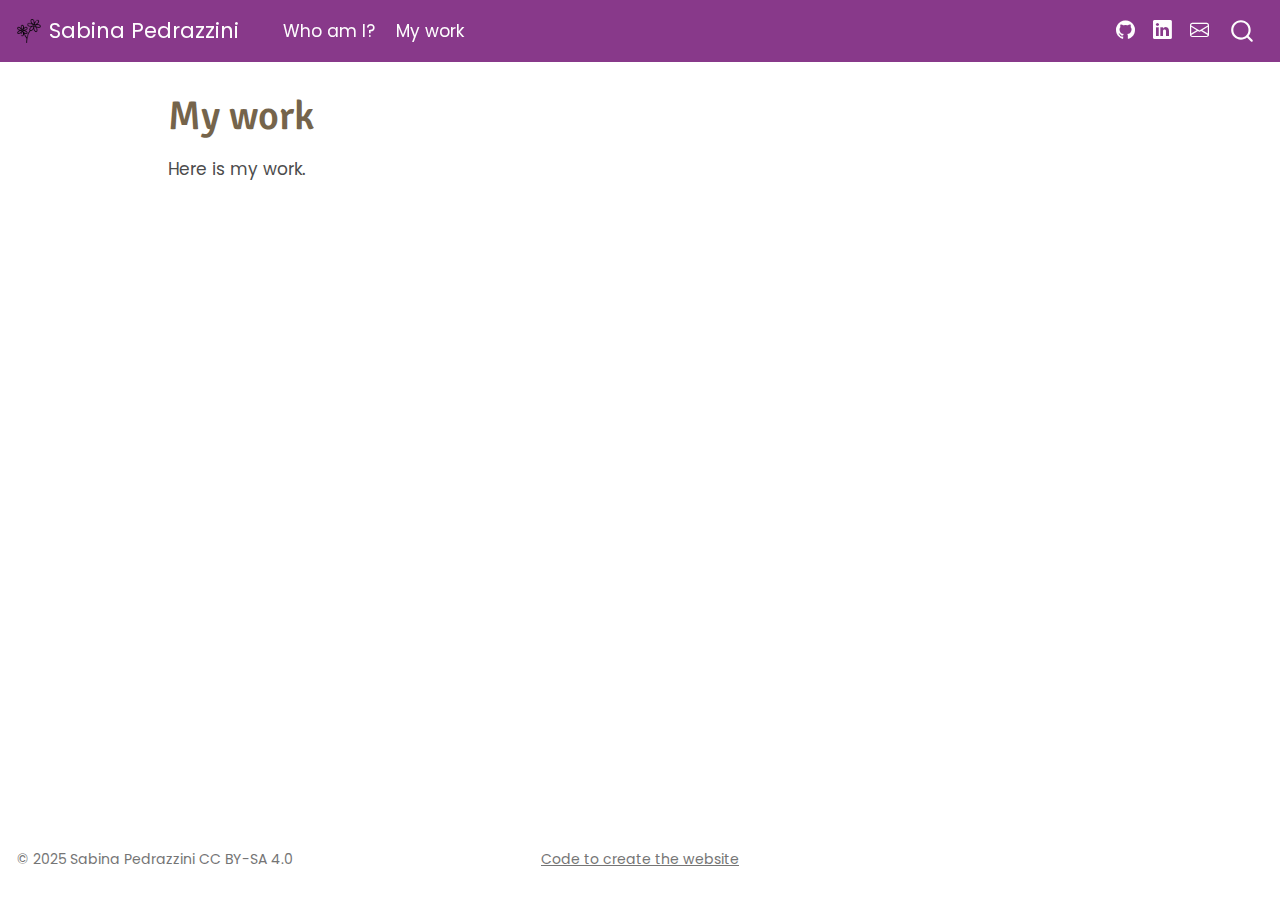
==== docs/mywork/index.html @ 5843f704 "new version" ====
<!DOCTYPE html>
<html xmlns="http://www.w3.org/1999/xhtml" lang="en" xml:lang="en"><head>

<meta charset="utf-8">
<meta name="generator" content="quarto-1.3.353">

<meta name="viewport" content="width=device-width, initial-scale=1.0, user-scalable=yes">


<title>Sabina Pedrazzini - My work</title>
<style>
code{white-space: pre-wrap;}
span.smallcaps{font-variant: small-caps;}
div.columns{display: flex; gap: min(4vw, 1.5em);}
div.column{flex: auto; overflow-x: auto;}
div.hanging-indent{margin-left: 1.5em; text-indent: -1.5em;}
ul.task-list{list-style: none;}
ul.task-list li input[type="checkbox"] {
  width: 0.8em;
  margin: 0 0.8em 0.2em -1em; /* quarto-specific, see https://github.com/quarto-dev/quarto-cli/issues/4556 */ 
  vertical-align: middle;
}
</style>


<script src="../site_libs/quarto-nav/quarto-nav.js"></script>
<script src="../site_libs/quarto-nav/headroom.min.js"></script>
<script src="../site_libs/clipboard/clipboard.min.js"></script>
<script src="../site_libs/quarto-search/autocomplete.umd.js"></script>
<script src="../site_libs/quarto-search/fuse.min.js"></script>
<script src="../site_libs/quarto-search/quarto-search.js"></script>
<meta name="quarto:offset" content="../">
<link href="../images/flower.png" rel="icon" type="image/png">
<script src="../site_libs/quarto-html/quarto.js"></script>
<script src="../site_libs/quarto-html/popper.min.js"></script>
<script src="../site_libs/quarto-html/tippy.umd.min.js"></script>
<script src="../site_libs/quarto-html/anchor.min.js"></script>
<link href="../site_libs/quarto-html/tippy.css" rel="stylesheet">
<link href="../site_libs/quarto-html/quarto-syntax-highlighting.css" rel="stylesheet" id="quarto-text-highlighting-styles">
<script src="../site_libs/bootstrap/bootstrap.min.js"></script>
<link href="../site_libs/bootstrap/bootstrap-icons.css" rel="stylesheet">
<link href="../site_libs/bootstrap/bootstrap.min.css" rel="stylesheet" id="quarto-bootstrap" data-mode="light">
<script id="quarto-search-options" type="application/json">{
  "location": "navbar",
  "copy-button": false,
  "collapse-after": 3,
  "panel-placement": "end",
  "type": "overlay",
  "limit": 20,
  "language": {
    "search-no-results-text": "No results",
    "search-matching-documents-text": "matching documents",
    "search-copy-link-title": "Copy link to search",
    "search-hide-matches-text": "Hide additional matches",
    "search-more-match-text": "more match in this document",
    "search-more-matches-text": "more matches in this document",
    "search-clear-button-title": "Clear",
    "search-detached-cancel-button-title": "Cancel",
    "search-submit-button-title": "Submit"
  }
}</script>


</head>

<body class="nav-fixed">

<div id="quarto-search-results"></div>
  <header id="quarto-header" class="headroom fixed-top">
    <nav class="navbar navbar-expand-lg navbar-dark ">
      <div class="navbar-container container-fluid">
      <div class="navbar-brand-container">
    <a href="../index.html" class="navbar-brand navbar-brand-logo">
    <img src="../images/flower.png" alt="" class="navbar-logo">
    </a>
    <a class="navbar-brand" href="../index.html">
    <span class="navbar-title">Sabina Pedrazzini</span>
    </a>
  </div>
            <div id="quarto-search" class="" title="Search"></div>
          <button class="navbar-toggler" type="button" data-bs-toggle="collapse" data-bs-target="#navbarCollapse" aria-controls="navbarCollapse" aria-expanded="false" aria-label="Toggle navigation" onclick="if (window.quartoToggleHeadroom) { window.quartoToggleHeadroom(); }">
  <span class="navbar-toggler-icon"></span>
</button>
          <div class="collapse navbar-collapse" id="navbarCollapse">
            <ul class="navbar-nav navbar-nav-scroll me-auto">
  <li class="nav-item">
    <a class="nav-link" href="../whoami/index.html" rel="" target="">
 <span class="menu-text">Who am I?</span></a>
  </li>  
  <li class="nav-item">
    <a class="nav-link active" href="../mywork/index.html" rel="" target="" aria-current="page">
 <span class="menu-text">My work</span></a>
  </li>  
</ul>
            <ul class="navbar-nav navbar-nav-scroll ms-auto">
  <li class="nav-item compact">
    <a class="nav-link" href="https://github.com/sabinapedrazzini" rel="" target=""><i class="bi bi-github" role="img">
</i> 
 <span class="menu-text"></span></a>
  </li>  
  <li class="nav-item compact">
    <a class="nav-link" href="https://ch.linkedin.com/in/sabina-pedrazzini-543051169" rel="" target=""><i class="bi bi-linkedin" role="img">
</i> 
 <span class="menu-text"></span></a>
  </li>  
  <li class="nav-item compact">
    <a class="nav-link" href="mailto:sabina.pedrazzini@gmail.com" rel="" target=""><i class="bi bi-envelope" role="img">
</i> 
 <span class="menu-text"></span></a>
  </li>  
</ul>
            <div class="quarto-navbar-tools">
</div>
          </div> <!-- /navcollapse -->
      </div> <!-- /container-fluid -->
    </nav>
</header>
<!-- content -->
<div id="quarto-content" class="quarto-container page-columns page-rows-contents page-layout-article page-navbar">
<!-- sidebar -->
<!-- margin-sidebar -->
    <div id="quarto-margin-sidebar" class="sidebar margin-sidebar">
        
    </div>
<!-- main -->
<main class="content" id="quarto-document-content">

<header id="title-block-header" class="quarto-title-block default">
<div class="quarto-title">
<h1 class="title">My work</h1>
</div>



<div class="quarto-title-meta">

    
  
    
  </div>
  

</header>

<p>Here is my work.</p>



</main> <!-- /main -->
<script id="quarto-html-after-body" type="application/javascript">
window.document.addEventListener("DOMContentLoaded", function (event) {
  const toggleBodyColorMode = (bsSheetEl) => {
    const mode = bsSheetEl.getAttribute("data-mode");
    const bodyEl = window.document.querySelector("body");
    if (mode === "dark") {
      bodyEl.classList.add("quarto-dark");
      bodyEl.classList.remove("quarto-light");
    } else {
      bodyEl.classList.add("quarto-light");
      bodyEl.classList.remove("quarto-dark");
    }
  }
  const toggleBodyColorPrimary = () => {
    const bsSheetEl = window.document.querySelector("link#quarto-bootstrap");
    if (bsSheetEl) {
      toggleBodyColorMode(bsSheetEl);
    }
  }
  toggleBodyColorPrimary();  
  const icon = "";
  const anchorJS = new window.AnchorJS();
  anchorJS.options = {
    placement: 'right',
    icon: icon
  };
  anchorJS.add('.anchored');
  const isCodeAnnotation = (el) => {
    for (const clz of el.classList) {
      if (clz.startsWith('code-annotation-')) {                     
        return true;
      }
    }
    return false;
  }
  const clipboard = new window.ClipboardJS('.code-copy-button', {
    text: function(trigger) {
      const codeEl = trigger.previousElementSibling.cloneNode(true);
      for (const childEl of codeEl.children) {
        if (isCodeAnnotation(childEl)) {
          childEl.remove();
        }
      }
      return codeEl.innerText;
    }
  });
  clipboard.on('success', function(e) {
    // button target
    const button = e.trigger;
    // don't keep focus
    button.blur();
    // flash "checked"
    button.classList.add('code-copy-button-checked');
    var currentTitle = button.getAttribute("title");
    button.setAttribute("title", "Copied!");
    let tooltip;
    if (window.bootstrap) {
      button.setAttribute("data-bs-toggle", "tooltip");
      button.setAttribute("data-bs-placement", "left");
      button.setAttribute("data-bs-title", "Copied!");
      tooltip = new bootstrap.Tooltip(button, 
        { trigger: "manual", 
          customClass: "code-copy-button-tooltip",
          offset: [0, -8]});
      tooltip.show();    
    }
    setTimeout(function() {
      if (tooltip) {
        tooltip.hide();
        button.removeAttribute("data-bs-title");
        button.removeAttribute("data-bs-toggle");
        button.removeAttribute("data-bs-placement");
      }
      button.setAttribute("title", currentTitle);
      button.classList.remove('code-copy-button-checked');
    }, 1000);
    // clear code selection
    e.clearSelection();
  });
  function tippyHover(el, contentFn) {
    const config = {
      allowHTML: true,
      content: contentFn,
      maxWidth: 500,
      delay: 100,
      arrow: false,
      appendTo: function(el) {
          return el.parentElement;
      },
      interactive: true,
      interactiveBorder: 10,
      theme: 'quarto',
      placement: 'bottom-start'
    };
    window.tippy(el, config); 
  }
  const noterefs = window.document.querySelectorAll('a[role="doc-noteref"]');
  for (var i=0; i<noterefs.length; i++) {
    const ref = noterefs[i];
    tippyHover(ref, function() {
      // use id or data attribute instead here
      let href = ref.getAttribute('data-footnote-href') || ref.getAttribute('href');
      try { href = new URL(href).hash; } catch {}
      const id = href.replace(/^#\/?/, "");
      const note = window.document.getElementById(id);
      return note.innerHTML;
    });
  }
      let selectedAnnoteEl;
      const selectorForAnnotation = ( cell, annotation) => {
        let cellAttr = 'data-code-cell="' + cell + '"';
        let lineAttr = 'data-code-annotation="' +  annotation + '"';
        const selector = 'span[' + cellAttr + '][' + lineAttr + ']';
        return selector;
      }
      const selectCodeLines = (annoteEl) => {
        const doc = window.document;
        const targetCell = annoteEl.getAttribute("data-target-cell");
        const targetAnnotation = annoteEl.getAttribute("data-target-annotation");
        const annoteSpan = window.document.querySelector(selectorForAnnotation(targetCell, targetAnnotation));
        const lines = annoteSpan.getAttribute("data-code-lines").split(",");
        const lineIds = lines.map((line) => {
          return targetCell + "-" + line;
        })
        let top = null;
        let height = null;
        let parent = null;
        if (lineIds.length > 0) {
            //compute the position of the single el (top and bottom and make a div)
            const el = window.document.getElementById(lineIds[0]);
            top = el.offsetTop;
            height = el.offsetHeight;
            parent = el.parentElement.parentElement;
          if (lineIds.length > 1) {
            const lastEl = window.document.getElementById(lineIds[lineIds.length - 1]);
            const bottom = lastEl.offsetTop + lastEl.offsetHeight;
            height = bottom - top;
          }
          if (top !== null && height !== null && parent !== null) {
            // cook up a div (if necessary) and position it 
            let div = window.document.getElementById("code-annotation-line-highlight");
            if (div === null) {
              div = window.document.createElement("div");
              div.setAttribute("id", "code-annotation-line-highlight");
              div.style.position = 'absolute';
              parent.appendChild(div);
            }
            div.style.top = top - 2 + "px";
            div.style.height = height + 4 + "px";
            let gutterDiv = window.document.getElementById("code-annotation-line-highlight-gutter");
            if (gutterDiv === null) {
              gutterDiv = window.document.createElement("div");
              gutterDiv.setAttribute("id", "code-annotation-line-highlight-gutter");
              gutterDiv.style.position = 'absolute';
              const codeCell = window.document.getElementById(targetCell);
              const gutter = codeCell.querySelector('.code-annotation-gutter');
              gutter.appendChild(gutterDiv);
            }
            gutterDiv.style.top = top - 2 + "px";
            gutterDiv.style.height = height + 4 + "px";
          }
          selectedAnnoteEl = annoteEl;
        }
      };
      const unselectCodeLines = () => {
        const elementsIds = ["code-annotation-line-highlight", "code-annotation-line-highlight-gutter"];
        elementsIds.forEach((elId) => {
          const div = window.document.getElementById(elId);
          if (div) {
            div.remove();
          }
        });
        selectedAnnoteEl = undefined;
      };
      // Attach click handler to the DT
      const annoteDls = window.document.querySelectorAll('dt[data-target-cell]');
      for (const annoteDlNode of annoteDls) {
        annoteDlNode.addEventListener('click', (event) => {
          const clickedEl = event.target;
          if (clickedEl !== selectedAnnoteEl) {
            unselectCodeLines();
            const activeEl = window.document.querySelector('dt[data-target-cell].code-annotation-active');
            if (activeEl) {
              activeEl.classList.remove('code-annotation-active');
            }
            selectCodeLines(clickedEl);
            clickedEl.classList.add('code-annotation-active');
          } else {
            // Unselect the line
            unselectCodeLines();
            clickedEl.classList.remove('code-annotation-active');
          }
        });
      }
  const findCites = (el) => {
    const parentEl = el.parentElement;
    if (parentEl) {
      const cites = parentEl.dataset.cites;
      if (cites) {
        return {
          el,
          cites: cites.split(' ')
        };
      } else {
        return findCites(el.parentElement)
      }
    } else {
      return undefined;
    }
  };
  var bibliorefs = window.document.querySelectorAll('a[role="doc-biblioref"]');
  for (var i=0; i<bibliorefs.length; i++) {
    const ref = bibliorefs[i];
    const citeInfo = findCites(ref);
    if (citeInfo) {
      tippyHover(citeInfo.el, function() {
        var popup = window.document.createElement('div');
        citeInfo.cites.forEach(function(cite) {
          var citeDiv = window.document.createElement('div');
          citeDiv.classList.add('hanging-indent');
          citeDiv.classList.add('csl-entry');
          var biblioDiv = window.document.getElementById('ref-' + cite);
          if (biblioDiv) {
            citeDiv.innerHTML = biblioDiv.innerHTML;
          }
          popup.appendChild(citeDiv);
        });
        return popup.innerHTML;
      });
    }
  }
});
</script>
</div> <!-- /content -->
<footer class="footer">
  <div class="nav-footer">
    <div class="nav-footer-left"><span class="faux-block">© 2025 Sabina Pedrazzini CC BY-SA 4.0</span></div>   
    <div class="nav-footer-center"><span class="faux-block"><a href="https://github.com/sabinapedrazzini/quarto_workshop">Code to create the website</a></span></div>
    <div class="nav-footer-right">
      &nbsp;
    </div>
  </div>
</footer>



</body></html>
---- docs/site_libs/quarto-html/tippy.css ----
.tippy-box[data-animation=fade][data-state=hidden]{opacity:0}[data-tippy-root]{max-width:calc(100vw - 10px)}.tippy-box{position:relative;background-color:#333;color:#fff;border-radius:4px;font-size:14px;line-height:1.4;white-space:normal;outline:0;transition-property:transform,visibility,opacity}.tippy-box[data-placement^=top]>.tippy-arrow{bottom:0}.tippy-box[data-placement^=top]>.tippy-arrow:before{bottom:-7px;left:0;border-width:8px 8px 0;border-top-color:initial;transform-origin:center top}.tippy-box[data-placement^=bottom]>.tippy-arrow{top:0}.tippy-box[data-placement^=bottom]>.tippy-arrow:before{top:-7px;left:0;border-width:0 8px 8px;border-bottom-color:initial;transform-origin:center bottom}.tippy-box[data-placement^=left]>.tippy-arrow{right:0}.tippy-box[data-placement^=left]>.tippy-arrow:before{border-width:8px 0 8px 8px;border-left-color:initial;right:-7px;transform-origin:center left}.tippy-box[data-placement^=right]>.tippy-arrow{left:0}.tippy-box[data-placement^=right]>.tippy-arrow:before{left:-7px;border-width:8px 8px 8px 0;border-right-color:initial;transform-origin:center right}.tippy-box[data-inertia][data-state=visible]{transition-timing-function:cubic-bezier(.54,1.5,.38,1.11)}.tippy-arrow{width:16px;height:16px;color:#333}.tippy-arrow:before{content:"";position:absolute;border-color:transparent;border-style:solid}.tippy-content{position:relative;padding:5px 9px;z-index:1}
---- docs/site_libs/quarto-html/quarto-syntax-highlighting.css ----
/* quarto syntax highlight colors */
:root {
  --quarto-hl-ot-color: #003B4F;
  --quarto-hl-at-color: #657422;
  --quarto-hl-ss-color: #20794D;
  --quarto-hl-an-color: #5E5E5E;
  --quarto-hl-fu-color: #4758AB;
  --quarto-hl-st-color: #20794D;
  --quarto-hl-cf-color: #003B4F;
  --quarto-hl-op-color: #5E5E5E;
  --quarto-hl-er-color: #AD0000;
  --quarto-hl-bn-color: #AD0000;
  --quarto-hl-al-color: #AD0000;
  --quarto-hl-va-color: #111111;
  --quarto-hl-bu-color: inherit;
  --quarto-hl-ex-color: inherit;
  --quarto-hl-pp-color: #AD0000;
  --quarto-hl-in-color: #5E5E5E;
  --quarto-hl-vs-color: #20794D;
  --quarto-hl-wa-color: #5E5E5E;
  --quarto-hl-do-color: #5E5E5E;
  --quarto-hl-im-color: #00769E;
  --quarto-hl-ch-color: #20794D;
  --quarto-hl-dt-color: #AD0000;
  --quarto-hl-fl-color: #AD0000;
  --quarto-hl-co-color: #5E5E5E;
  --quarto-hl-cv-color: #5E5E5E;
  --quarto-hl-cn-color: #8f5902;
  --quarto-hl-sc-color: #5E5E5E;
  --quarto-hl-dv-color: #AD0000;
  --quarto-hl-kw-color: #003B4F;
}

/* other quarto variables */
:root {
  --quarto-font-monospace: "Source Code Pro", monospace;
}

pre > code.sourceCode > span {
  color: #003B4F;
}

code span {
  color: #003B4F;
}

code.sourceCode > span {
  color: #003B4F;
}

div.sourceCode,
div.sourceCode pre.sourceCode {
  color: #003B4F;
}

code span.ot {
  color: #003B4F;
  font-style: inherit;
}

code span.at {
  color: #657422;
  font-style: inherit;
}

code span.ss {
  color: #20794D;
  font-style: inherit;
}

code span.an {
  color: #5E5E5E;
  font-style: inherit;
}

code span.fu {
  color: #4758AB;
  font-style: inherit;
}

code span.st {
  color: #20794D;
  font-style: inherit;
}

code span.cf {
  color: #003B4F;
  font-style: inherit;
}

code span.op {
  color: #5E5E5E;
  font-style: inherit;
}

code span.er {
  color: #AD0000;
  font-style: inherit;
}

code span.bn {
  color: #AD0000;
  font-style: inherit;
}

code span.al {
  color: #AD0000;
  font-style: inherit;
}

code span.va {
  color: #111111;
  font-style: inherit;
}

code span.bu {
  font-style: inherit;
}

code span.ex {
  font-style: inherit;
}

code span.pp {
  color: #AD0000;
  font-style: inherit;
}

code span.in {
  color: #5E5E5E;
  font-style: inherit;
}

code span.vs {
  color: #20794D;
  font-style: inherit;
}

code span.wa {
  color: #5E5E5E;
  font-style: italic;
}

code span.do {
  color: #5E5E5E;
  font-style: italic;
}

code span.im {
  color: #00769E;
  font-style: inherit;
}

code span.ch {
  color: #20794D;
  font-style: inherit;
}

code span.dt {
  color: #AD0000;
  font-style: inherit;
}

code span.fl {
  color: #AD0000;
  font-style: inherit;
}

code span.co {
  color: #5E5E5E;
  font-style: inherit;
}

code span.cv {
  color: #5E5E5E;
  font-style: italic;
}

code span.cn {
  color: #8f5902;
  font-style: inherit;
}

code span.sc {
  color: #5E5E5E;
  font-style: inherit;
}

code span.dv {
  color: #AD0000;
  font-style: inherit;
}

code span.kw {
  color: #003B4F;
  font-style: inherit;
}

.prevent-inlining {
  content: "</";
}

/*# sourceMappingURL=debc5d5d77c3f9108843748ff7464032.css.map */
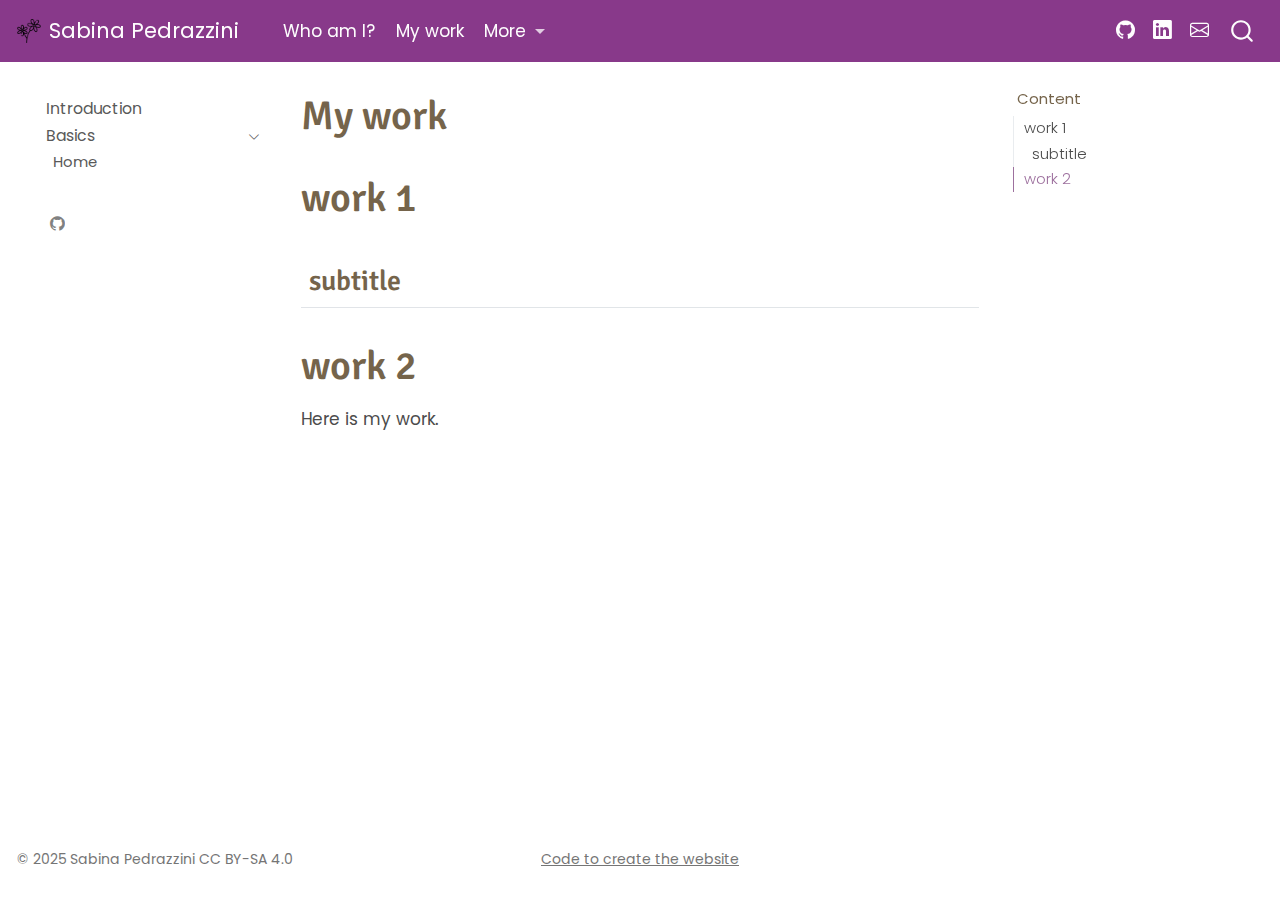
==== commit 2a073f18: "04.02 - to continue at home" ====
--- a/docs/mywork/index.html
+++ b/docs/mywork/index.html
@@ -63,7 +63,7 @@
 
 </head>
 
-<body class="nav-fixed">
+<body class="nav-sidebar floating nav-fixed">
 
 <div id="quarto-search-results"></div>
   <header id="quarto-header" class="headroom fixed-top">
@@ -84,13 +84,28 @@
           <div class="collapse navbar-collapse" id="navbarCollapse">
             <ul class="navbar-nav navbar-nav-scroll me-auto">
   <li class="nav-item">
-    <a class="nav-link" href="../whoami/index.html" rel="" target="">
+    <a class="nav-link active" href="../whoami/index.html" rel="" target="" aria-current="page">
  <span class="menu-text">Who am I?</span></a>
   </li>  
   <li class="nav-item">
-    <a class="nav-link active" href="../mywork/index.html" rel="" target="" aria-current="page">
+    <a class="nav-link" href="../mywork/index.html" rel="" target="">
  <span class="menu-text">My work</span></a>
   </li>  
+  <li class="nav-item dropdown ">
+    <a class="nav-link dropdown-toggle" href="#" id="nav-menu-more" role="button" data-bs-toggle="dropdown" aria-expanded="false" rel="" target="">
+ <span class="menu-text">More</span>
+    </a>
+    <ul class="dropdown-menu" aria-labelledby="nav-menu-more">    
+        <li>
+    <a class="dropdown-item" href="../whoami/index.html" rel="" target="">
+ <span class="dropdown-text">Who am I?</span></a>
+  </li>  
+        <li>
+    <a class="dropdown-item" href="../mywork/index.html" rel="" target="">
+ <span class="dropdown-text">My work</span></a>
+  </li>  
+    </ul>
+  </li>
 </ul>
             <ul class="navbar-nav navbar-nav-scroll ms-auto">
   <li class="nav-item compact">
@@ -114,13 +129,66 @@
           </div> <!-- /navcollapse -->
       </div> <!-- /container-fluid -->
     </nav>
+  <nav class="quarto-secondary-nav">
+    <div class="container-fluid d-flex">
+      <button type="button" class="quarto-btn-toggle btn" data-bs-toggle="collapse" data-bs-target="#quarto-sidebar,#quarto-sidebar-glass" aria-controls="quarto-sidebar" aria-expanded="false" aria-label="Toggle sidebar navigation" onclick="if (window.quartoToggleHeadroom) { window.quartoToggleHeadroom(); }">
+        <i class="bi bi-layout-text-sidebar-reverse"></i>
+      </button>
+      <nav class="quarto-page-breadcrumbs" aria-label="breadcrumb"><ol class="breadcrumb"><li class="breadcrumb-item">My work</li></ol></nav>
+      <a class="flex-grow-1" role="button" data-bs-toggle="collapse" data-bs-target="#quarto-sidebar,#quarto-sidebar-glass" aria-controls="quarto-sidebar" aria-expanded="false" aria-label="Toggle sidebar navigation" onclick="if (window.quartoToggleHeadroom) { window.quartoToggleHeadroom(); }">      
+      </a>
+    </div>
+  </nav>
 </header>
 <!-- content -->
 <div id="quarto-content" class="quarto-container page-columns page-rows-contents page-layout-article page-navbar">
 <!-- sidebar -->
+  <nav id="quarto-sidebar" class="sidebar collapse collapse-horizontal sidebar-navigation floating overflow-auto">
+        <div class="sidebar-tools-main">
+    <a href="https://github.com/sabinapedrazzini" title="" class="quarto-navigation-tool px-1" aria-label=""><i class="bi bi-github"></i></a>
+</div>
+    <div class="sidebar-menu-container"> 
+    <ul class="list-unstyled mt-1">
+        <li class="sidebar-item">
+  <div class="sidebar-item-container"> 
+  <a href="../whoami/index.html" class="sidebar-item-text sidebar-link">
+ <span class="menu-text">Introduction</span></a>
+  </div>
+</li>
+        <li class="sidebar-item sidebar-item-section">
+      <div class="sidebar-item-container"> 
+            <a class="sidebar-item-text sidebar-link text-start" data-bs-toggle="collapse" data-bs-target="#quarto-sidebar-section-1" aria-expanded="true">
+ <span class="menu-text">Basics</span></a>
+          <a class="sidebar-item-toggle text-start" data-bs-toggle="collapse" data-bs-target="#quarto-sidebar-section-1" aria-expanded="true" aria-label="Toggle section">
+            <i class="bi bi-chevron-right ms-2"></i>
+          </a> 
+      </div>
+      <ul id="quarto-sidebar-section-1" class="collapse list-unstyled sidebar-section depth1 show">  
+          <li class="sidebar-item">
+  <div class="sidebar-item-container"> 
+  <a href="../index.html" class="sidebar-item-text sidebar-link">
+ <span class="menu-text">Home</span></a>
+  </div>
+</li>
+      </ul>
+  </li>
+    </ul>
+    </div>
+</nav>
+<div id="quarto-sidebar-glass" data-bs-toggle="collapse" data-bs-target="#quarto-sidebar,#quarto-sidebar-glass"></div>
 <!-- margin-sidebar -->
     <div id="quarto-margin-sidebar" class="sidebar margin-sidebar">
-        
+        <nav id="TOC" role="doc-toc" class="toc-active">
+    <h2 id="toc-title">Content</h2>
+   
+  <ul>
+  <li><a href="#work-1" id="toc-work-1" class="nav-link active" data-scroll-target="#work-1">work 1</a>
+  <ul class="collapse">
+  <li><a href="#subtitle" id="toc-subtitle" class="nav-link" data-scroll-target="#subtitle">subtitle</a></li>
+  </ul></li>
+  <li><a href="#work-2" id="toc-work-2" class="nav-link" data-scroll-target="#work-2">work 2</a></li>
+  </ul>
+</nav>
     </div>
 <!-- main -->
 <main class="content" id="quarto-document-content">
@@ -142,9 +210,18 @@
 
 </header>
 
+<section id="work-1" class="level1">
+<h1>work 1</h1>
+<section id="subtitle" class="level2">
+<h2 class="anchored" data-anchor-id="subtitle">subtitle</h2>
+</section>
+</section>
+<section id="work-2" class="level1">
+<h1>work 2</h1>
 <p>Here is my work.</p>
 
 
+</section>
 
 </main> <!-- /main -->
 <script id="quarto-html-after-body" type="application/javascript">
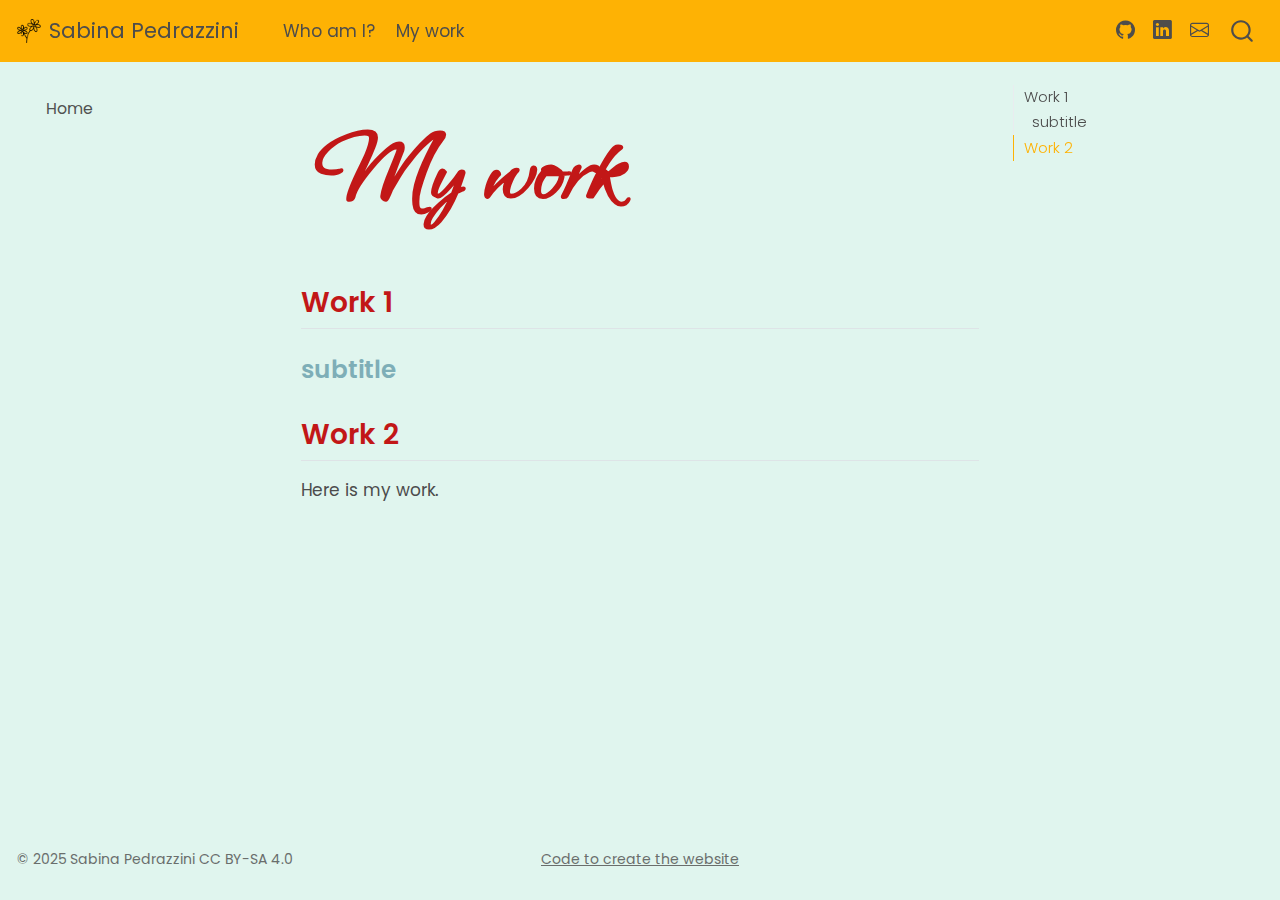
==== commit 94c7c649: "work from home - 04.02" ====
--- a/docs/mywork/index.html
+++ b/docs/mywork/index.html
@@ -2,7 +2,7 @@
 <html xmlns="http://www.w3.org/1999/xhtml" lang="en" xml:lang="en"><head>
 
 <meta charset="utf-8">
-<meta name="generator" content="quarto-1.3.353">
+<meta name="generator" content="quarto-1.3.450">
 
 <meta name="viewport" content="width=device-width, initial-scale=1.0, user-scalable=yes">
 
@@ -56,7 +56,8 @@
     "search-more-matches-text": "more matches in this document",
     "search-clear-button-title": "Clear",
     "search-detached-cancel-button-title": "Cancel",
-    "search-submit-button-title": "Submit"
+    "search-submit-button-title": "Submit",
+    "search-label": "Search"
   }
 }</script>
 
@@ -84,28 +85,13 @@
           <div class="collapse navbar-collapse" id="navbarCollapse">
             <ul class="navbar-nav navbar-nav-scroll me-auto">
   <li class="nav-item">
-    <a class="nav-link active" href="../whoami/index.html" rel="" target="" aria-current="page">
+    <a class="nav-link" href="../whoami/index.html" rel="" target="">
  <span class="menu-text">Who am I?</span></a>
   </li>  
   <li class="nav-item">
-    <a class="nav-link" href="../mywork/index.html" rel="" target="">
+    <a class="nav-link active" href="../mywork/index.html" rel="" target="" aria-current="page">
  <span class="menu-text">My work</span></a>
   </li>  
-  <li class="nav-item dropdown ">
-    <a class="nav-link dropdown-toggle" href="#" id="nav-menu-more" role="button" data-bs-toggle="dropdown" aria-expanded="false" rel="" target="">
- <span class="menu-text">More</span>
-    </a>
-    <ul class="dropdown-menu" aria-labelledby="nav-menu-more">    
-        <li>
-    <a class="dropdown-item" href="../whoami/index.html" rel="" target="">
- <span class="dropdown-text">Who am I?</span></a>
-  </li>  
-        <li>
-    <a class="dropdown-item" href="../mywork/index.html" rel="" target="">
- <span class="dropdown-text">My work</span></a>
-  </li>  
-    </ul>
-  </li>
 </ul>
             <ul class="navbar-nav navbar-nav-scroll ms-auto">
   <li class="nav-item compact">
@@ -144,34 +130,14 @@
 <div id="quarto-content" class="quarto-container page-columns page-rows-contents page-layout-article page-navbar">
 <!-- sidebar -->
   <nav id="quarto-sidebar" class="sidebar collapse collapse-horizontal sidebar-navigation floating overflow-auto">
-        <div class="sidebar-tools-main">
-    <a href="https://github.com/sabinapedrazzini" title="" class="quarto-navigation-tool px-1" aria-label=""><i class="bi bi-github"></i></a>
-</div>
     <div class="sidebar-menu-container"> 
     <ul class="list-unstyled mt-1">
         <li class="sidebar-item">
-  <div class="sidebar-item-container"> 
-  <a href="../whoami/index.html" class="sidebar-item-text sidebar-link">
- <span class="menu-text">Introduction</span></a>
-  </div>
-</li>
-        <li class="sidebar-item sidebar-item-section">
-      <div class="sidebar-item-container"> 
-            <a class="sidebar-item-text sidebar-link text-start" data-bs-toggle="collapse" data-bs-target="#quarto-sidebar-section-1" aria-expanded="true">
- <span class="menu-text">Basics</span></a>
-          <a class="sidebar-item-toggle text-start" data-bs-toggle="collapse" data-bs-target="#quarto-sidebar-section-1" aria-expanded="true" aria-label="Toggle section">
-            <i class="bi bi-chevron-right ms-2"></i>
-          </a> 
-      </div>
-      <ul id="quarto-sidebar-section-1" class="collapse list-unstyled sidebar-section depth1 show">  
-          <li class="sidebar-item">
   <div class="sidebar-item-container"> 
   <a href="../index.html" class="sidebar-item-text sidebar-link">
  <span class="menu-text">Home</span></a>
   </div>
 </li>
-      </ul>
-  </li>
     </ul>
     </div>
 </nav>
@@ -179,14 +145,13 @@
 <!-- margin-sidebar -->
     <div id="quarto-margin-sidebar" class="sidebar margin-sidebar">
         <nav id="TOC" role="doc-toc" class="toc-active">
-    <h2 id="toc-title">Content</h2>
    
   <ul>
-  <li><a href="#work-1" id="toc-work-1" class="nav-link active" data-scroll-target="#work-1">work 1</a>
+  <li><a href="#work-1" id="toc-work-1" class="nav-link active" data-scroll-target="#work-1">Work 1</a>
   <ul class="collapse">
   <li><a href="#subtitle" id="toc-subtitle" class="nav-link" data-scroll-target="#subtitle">subtitle</a></li>
   </ul></li>
-  <li><a href="#work-2" id="toc-work-2" class="nav-link" data-scroll-target="#work-2">work 2</a></li>
+  <li><a href="#work-2" id="toc-work-2" class="nav-link" data-scroll-target="#work-2">Work 2</a></li>
   </ul>
 </nav>
     </div>
@@ -210,14 +175,14 @@
 
 </header>
 
-<section id="work-1" class="level1">
-<h1>work 1</h1>
-<section id="subtitle" class="level2">
-<h2 class="anchored" data-anchor-id="subtitle">subtitle</h2>
+<section id="work-1" class="level2">
+<h2 class="anchored" data-anchor-id="work-1">Work 1</h2>
+<section id="subtitle" class="level3">
+<h3 class="anchored" data-anchor-id="subtitle">subtitle</h3>
 </section>
 </section>
-<section id="work-2" class="level1">
-<h1>work 2</h1>
+<section id="work-2" class="level2">
+<h2 class="anchored" data-anchor-id="work-2">Work 2</h2>
 <p>Here is my work.</p>
 
 
--- a/docs/site_libs/quarto-html/quarto-syntax-highlighting.css
+++ b/docs/site_libs/quarto-html/quarto-syntax-highlighting.css
@@ -33,7 +33,7 @@
 
 /* other quarto variables */
 :root {
-  --quarto-font-monospace: "Source Code Pro", monospace;
+  --quarto-font-monospace: SFMono-Regular, Menlo, Monaco, Consolas, "Liberation Mono", "Courier New", monospace;
 }
 
 pre > code.sourceCode > span {
